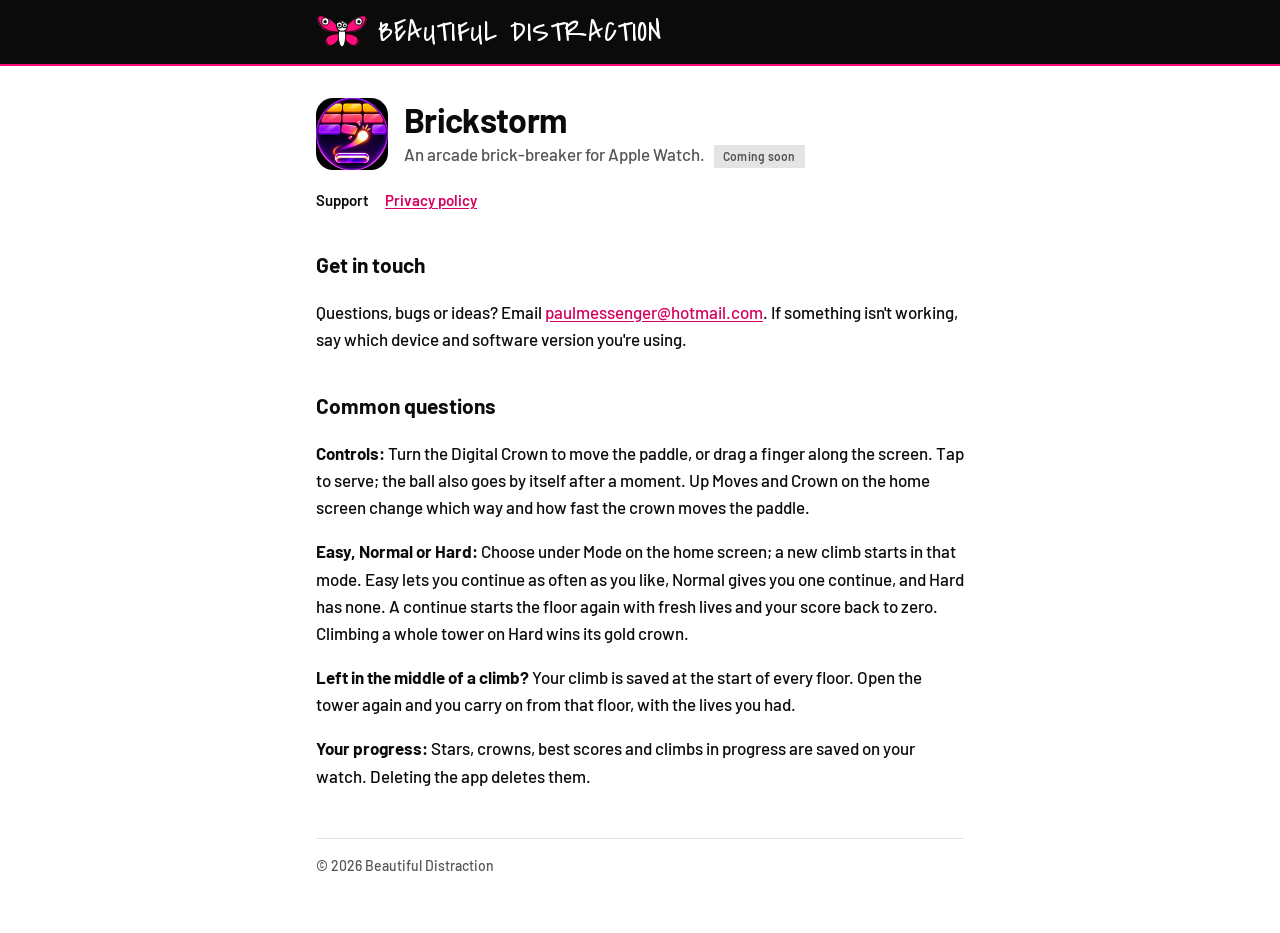
==== brickstorm/index.html @ bba97a32 "Brickstorm: support and privacy pages, home card (coming soon) Co-Authored-By: Claude Opus 5.5 <nore" ====
<!doctype html>
<html lang="en">
<head>
<meta charset="utf-8">
<meta name="viewport" content="width=device-width, initial-scale=1">
<title>Brickstorm Support</title>
<meta name="description" content="Help and contact for Brickstorm.">
<link rel="icon" href="../images/favicon.svg" type="image/svg+xml">
<link rel="preconnect" href="https://fonts.googleapis.com">
<link rel="preconnect" href="https://fonts.gstatic.com" crossorigin>
<link href="https://fonts.googleapis.com/css2?family=Barlow:wght@500;700&family=Covered+By+Your+Grace&display=swap" rel="stylesheet">
<link rel="stylesheet" href="../style.css">
</head>
<body>
<header class="site">
  <a class="brand" href="../">
    <img src="../images/moth.svg" alt="" width="60" height="51">
    <span>Beautiful Distraction</span>
  </a>
</header>
<main>

  <div class="app-head">
    <img src="../images/brickstorm-icon.png" alt="Brickstorm icon">
    <div>
      <h1>Brickstorm</h1>
      <p>An arcade brick-breaker for Apple Watch. <span class="tag">Coming soon</span></p>
    </div>
  </div>
  <nav class="sub">
    <a href="./" aria-current="page">Support</a>
    <a href="privacy/">Privacy policy</a>
  </nav>

  <h2 id="contact">Get in touch</h2>
  <p>Questions, bugs or ideas? Email <a href="mailto:paulmessenger@hotmail.com">paulmessenger@hotmail.com</a>. If something isn't working, say which device and software version you're using.</p>

  <h2 id="help">Common questions</h2>
  <p><strong>Controls:</strong> Turn the Digital Crown to move the paddle, or drag a finger along the screen. Tap to serve; the ball also goes by itself after a moment. Up Moves and Crown on the home screen change which way and how fast the crown moves the paddle.</p>
  <p><strong>Easy, Normal or Hard:</strong> Choose under Mode on the home screen; a new climb starts in that mode. Easy lets you continue as often as you like, Normal gives you one continue, and Hard has none. A continue starts the floor again with fresh lives and your score back to zero. Climbing a whole tower on Hard wins its gold crown.</p>
  <p><strong>Left in the middle of a climb?</strong> Your climb is saved at the start of every floor. Open the tower again and you carry on from that floor, with the lives you had.</p>
  <p><strong>Your progress:</strong> Stars, crowns, best scores and climbs in progress are saved on your watch. Deleting the app deletes them.</p>

  <footer>© 2026 Beautiful Distraction</footer>
</main>
</body>
</html>
---- style.css ----
/* Support and privacy pages: the Beautiful Distraction look, kept quiet so they're easy to read. */
:root {
  --bg: #fff;
  --ink: #0b0b0b;
  --muted: #555;
  --line: #e4e4e4;
  --accent: #d6005f;
  --hot: #ff0a78;
}
@media (prefers-color-scheme: dark) {
  :root {
    --bg: #0b0b0b;
    --ink: #f6f6f6;
    --muted: #b4b4b4;
    --line: #333;
    --accent: #ff7ab8;
  }
}

* { box-sizing: border-box; }
html { -webkit-text-size-adjust: 100%; }
body {
  margin: 0;
  background: var(--bg);
  color: var(--ink);
  font: 500 17px/1.6 "Barlow", -apple-system, BlinkMacSystemFont, "Segoe UI", system-ui, sans-serif;
}
main { max-width: 680px; margin: 0 auto; padding: 32px 16px 56px; }
a { color: var(--accent); text-underline-offset: 2px; }
img { max-width: 100%; }

/* Header: the moth, and the name in felt tip. */
header.site { background: #0b0b0b; border-bottom: 2px solid var(--hot); padding: 10px 16px; }
.brand { display: flex; align-items: center; gap: 10px; max-width: 648px; margin: 0 auto; text-decoration: none; color: #fff; }
.brand img { width: 52px; height: auto; flex: none; }
.brand span { font: 400 30px/1 "Covered By Your Grace", "Marker Felt", cursive; letter-spacing: .02em; text-transform: uppercase; }

h1 { font-size: 34px; line-height: 1.15; margin: 0 0 8px; letter-spacing: -0.02em; }
h2 { font-size: 21px; margin: 36px 0 8px; }
.lede { color: var(--muted); font-size: 19px; margin: 0 0 28px; }
.small { color: var(--muted); font-size: 14px; }

/* The App Store button for a released app. */
a.store {
  display: inline-block;
  padding: 9px 16px;
  background: #0000f5;
  color: #fff;
  text-decoration: none;
  font-size: 15px;
  font-weight: 700;
  letter-spacing: .02em;
  text-transform: uppercase;
}
a.store:hover { background: var(--hot); color: #0b0b0b; }

/* A row of watch screenshots. */
.shots { display: flex; gap: 10px; margin: 20px 0 4px; overflow-x: auto; padding-bottom: 6px; }
.shots img { height: 190px; border-radius: 30px; flex: none; }

/* An app's own page. */
.app-head { display: flex; gap: 16px; align-items: center; margin-bottom: 8px; }
.app-head img { width: 72px; height: 72px; border-radius: 17px; flex: none; }
.app-head h1 { margin: 0; }
.app-head p { margin: 2px 0 0; color: var(--muted); }
nav.sub { display: flex; gap: 16px; font-weight: 600; font-size: 15px; margin: 18px 0 8px; }
nav.sub a[aria-current] { color: var(--ink); text-decoration: none; }

footer { margin-top: 48px; padding-top: 16px; border-top: 1px solid var(--line); color: var(--muted); font-size: 14px; }

@media (max-width: 480px) {
  h1 { font-size: 28px; }
  .shots img { height: 150px; border-radius: 24px; }
}

/* A "Coming soon" label. */
.tag {
  display: inline-block;
  vertical-align: middle;
  margin-left: 6px;
  padding: 2px 9px;
  background: var(--line);
  color: var(--muted);
  font-size: 12px;
  font-weight: 600;
  letter-spacing: 0.02em;
}
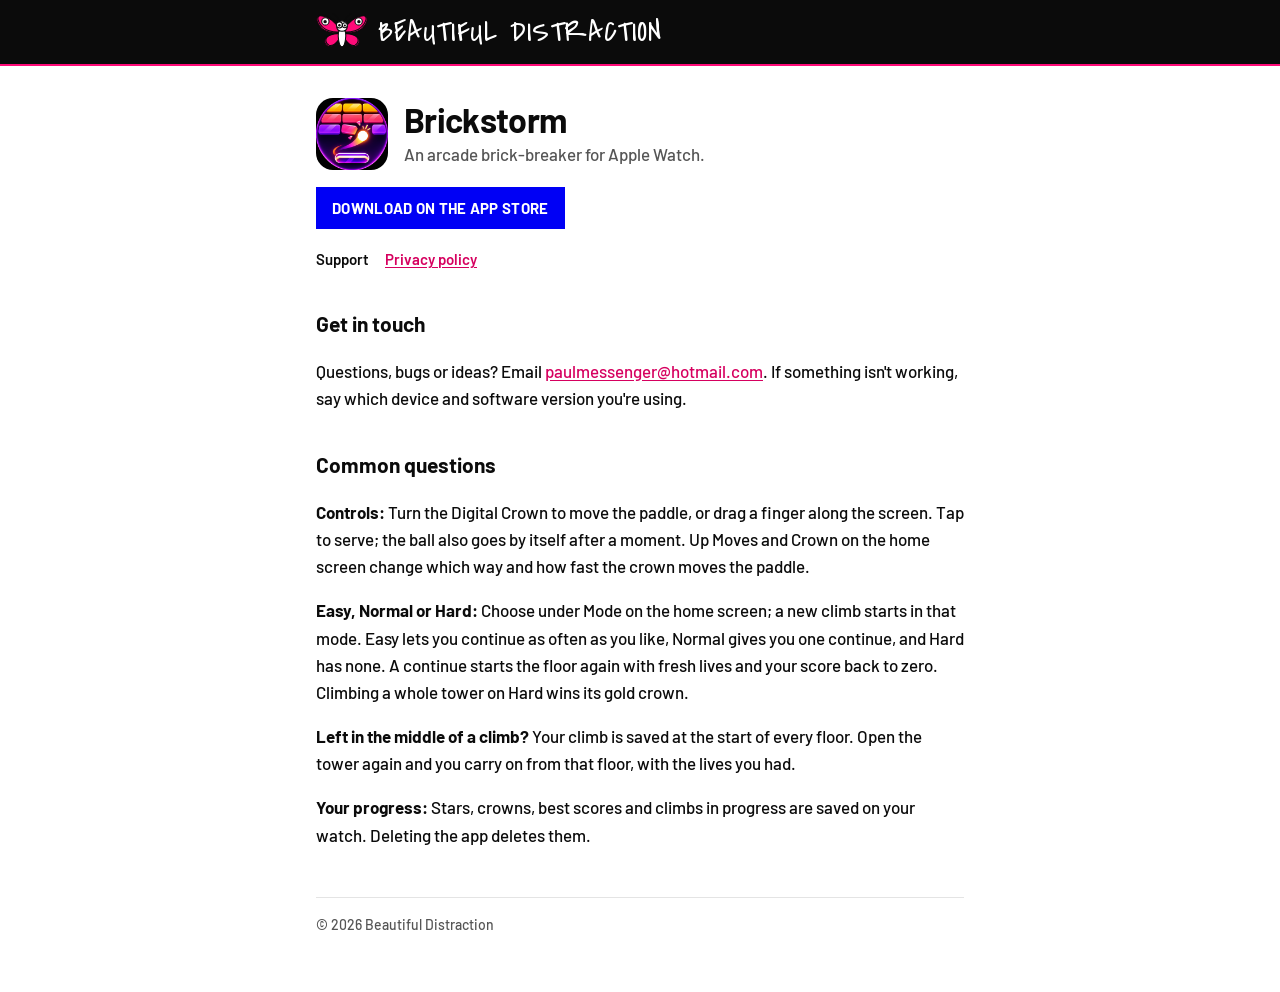
==== commit 6e700674: "Brickstorm is out: On tap, App Store link, up beside Pinball Co-Authored-By: Claude Opus 5.5 <norepl" ====
--- a/brickstorm/index.html
+++ b/brickstorm/index.html
@@ -24,9 +24,10 @@
     <img src="../images/brickstorm-icon.png" alt="Brickstorm icon">
     <div>
       <h1>Brickstorm</h1>
-      <p>An arcade brick-breaker for Apple Watch. <span class="tag">Coming soon</span></p>
+      <p>An arcade brick-breaker for Apple Watch.</p>
     </div>
   </div>
+  <p><a class="store" href="https://apps.apple.com/app/id6829541408">Download on the App Store</a></p>
   <nav class="sub">
     <a href="./" aria-current="page">Support</a>
     <a href="privacy/">Privacy policy</a>
